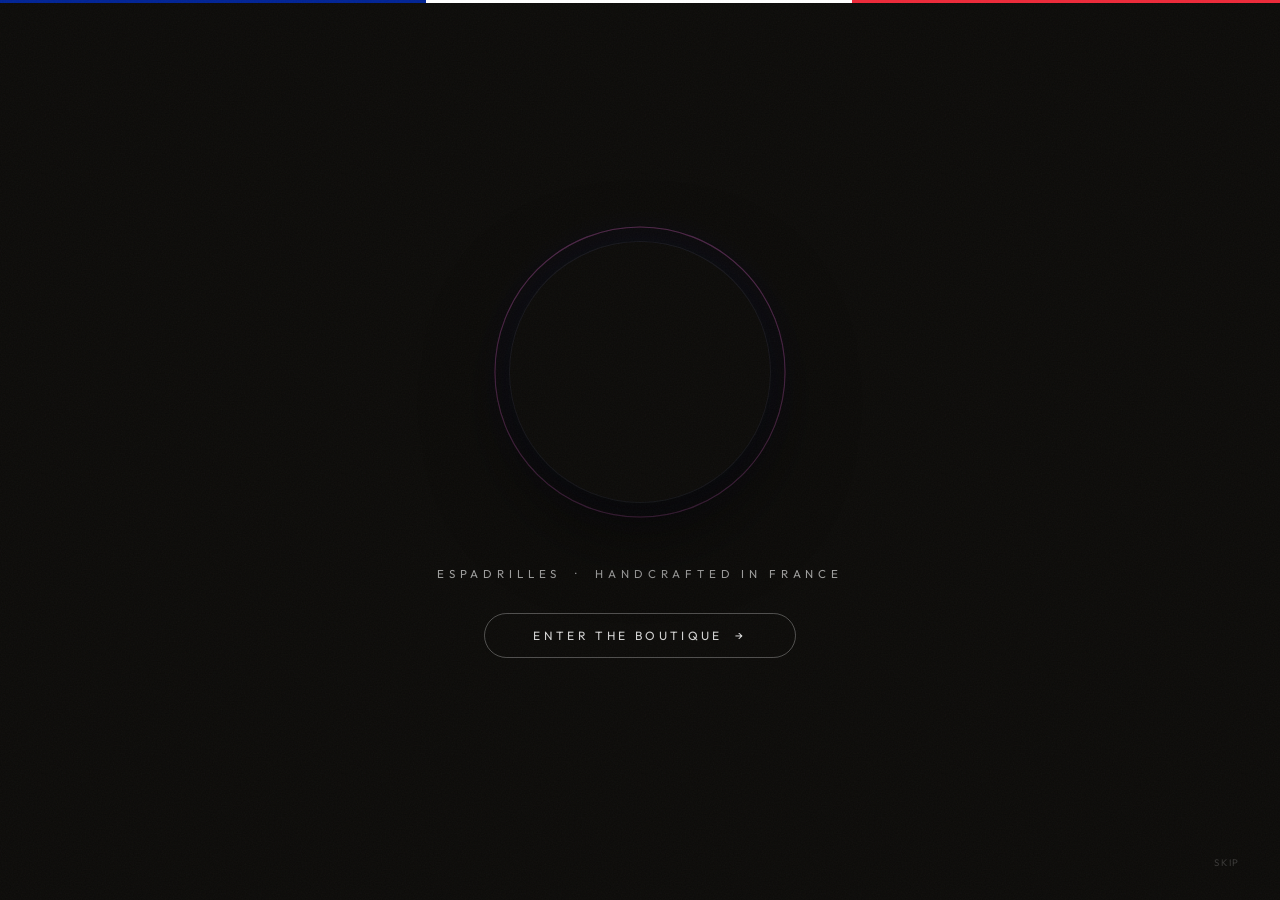
==== index.html @ 614880c5 "Add files via upload" ====
<!DOCTYPE html>
<html lang="en">
<head>
  <meta charset="UTF-8"/>
  <meta name="viewport" content="width=device-width, initial-scale=1.0"/>
  <title>PAYOTE</title>
  <link href="https://fonts.googleapis.com/css2?family=Cormorant+Garamond:ital,wght@0,300;1,300&family=Outfit:wght@300;400;500&display=swap" rel="stylesheet"/>
  <style>
    *, *::before, *::after { box-sizing: border-box; margin: 0; padding: 0; }
    :root {
      --blue: #002395;
      --red:  #ED2939;
      --ink:  #0c0b09;
      --sans: "Outfit", system-ui, sans-serif;
      --serif:"Cormorant Garamond", Georgia, serif;
    }
    html, body { width:100%; height:100%; overflow:hidden; background:var(--ink); font-family:var(--sans); -webkit-font-smoothing:antialiased; }

    body::after {
      content:""; position:fixed; inset:0; z-index:100;
      background-image:url("data:image/svg+xml,%3Csvg xmlns='http://www.w3.org/2000/svg' width='300' height='300'%3E%3Cfilter id='n'%3E%3CfeTurbulence type='fractalNoise' baseFrequency='0.75' numOctaves='4' stitchTiles='stitch'/%3E%3C/filter%3E%3Crect width='300' height='300' filter='url(%23n)' opacity='0.04'/%3E%3C/svg%3E");
      pointer-events:none;
      animation:grainShift 1.8s steps(2) infinite;
    }
    @keyframes grainShift {
      0%  { transform:translate(0,0) scale(1.05); }
      50% { transform:translate(-1%,1%) scale(1.05); }
      100%{ transform:translate(1%,-1%) scale(1.05); }
    }

    #fr-line {
      position:fixed; top:0; left:0; right:0; height:3px; z-index:50;
      background:linear-gradient(to right, var(--blue) 33.3%, #ffffff 33.3% 66.6%, var(--red) 66.6%);
      transform-origin:left; transform:scaleX(0);
      animation:lineReveal 1s 0.1s cubic-bezier(0.4,0,0.2,1) forwards;
    }
    @keyframes lineReveal { to { transform:scaleX(1); } }

    #stage {
      position:fixed; inset:0; z-index:10;
      display:flex; flex-direction:column; align-items:center; justify-content:center;
    }
    #stage.out { animation:dissolveOut 1s cubic-bezier(0.4,0,1,1) forwards; }
    #fr-line.out { animation:dissolveOut 1s cubic-bezier(0.4,0,1,1) forwards; }
    @keyframes dissolveOut { to { opacity:0; transform:scale(1.03); } }

    /* Two simple elegant rings that pulse once and settle */
    .glow-ring {
      position:absolute; border-radius:50%; pointer-events:none;
      width:260px; height:260px; opacity:0;
    }
    .gr1 {
      border:1.5px solid rgba(237,41,57,0.5);
      animation:ringSettle 2s 0.2s cubic-bezier(0.16,1,0.3,1) forwards;
    }
    .gr2 {
      border:1px solid rgba(0,35,149,0.4);
      animation:ringSettle 2s 0.5s cubic-bezier(0.16,1,0.3,1) forwards;
    }
    .gr3 {
      border:1px solid rgba(255,255,255,0.12);
      animation:ringSettle 2s 0.8s cubic-bezier(0.16,1,0.3,1) forwards;
    }
    @keyframes ringSettle {
      0%   { opacity:0; transform:scale(0.6);  }
      40%  { opacity:1; transform:scale(1.35); }
      100% { opacity:0.7; transform:scale(1.12); }
    }

    #logo {
      width:260px; height:260px; border-radius:50%; overflow:hidden;
      box-shadow: 0 0 0 1px rgba(255,255,255,0.06), 0 30px 80px rgba(0,0,0,0.65), 0 0 50px rgba(0,35,149,0.15);
      opacity:0; transform:scale(0.78);
      animation:logoReveal 1.1s 1.3s cubic-bezier(0.34,1.3,0.64,1) forwards;
      position:relative; z-index:2;
    }
    #logo img { width:100%; height:100%; display:block; object-fit:cover; }
    @keyframes logoReveal { to { opacity:1; transform:scale(1); } }

    #tagline {
      margin-top:4rem;
      font-size:0.72rem; font-weight:400; letter-spacing:0.42em; text-transform:uppercase;
      color:rgba(255,255,255,0.6);
      opacity:0; animation:riseIn 0.9s 2.5s cubic-bezier(0.16,1,0.3,1) forwards;
    }

    #enter-btn {
      margin-top:2rem; padding:0.85rem 3rem;
      background:transparent; border:1px solid rgba(255,255,255,0.28); border-radius:999px;
      font-family:var(--sans); font-size:0.75rem; font-weight:400;
      letter-spacing:0.28em; text-transform:uppercase; color:rgba(255,255,255,0.82);
      cursor:pointer; opacity:0;
      animation:riseIn 0.9s 2.9s cubic-bezier(0.16,1,0.3,1) forwards;
      position:relative; overflow:hidden;
      transition:color 0.3s, border-color 0.3s;
    }
    #enter-btn::before {
      content:""; position:absolute; inset:0;
      background:linear-gradient(135deg, rgba(0,35,149,0.5), rgba(237,41,57,0.25));
      transform:scaleX(0); transform-origin:left;
      transition:transform 0.45s cubic-bezier(0.4,0,0.2,1);
    }
    #enter-btn:hover { color:#fff; border-color:rgba(255,255,255,0.6); }
    #enter-btn:hover::before { transform:scaleX(1); }
    #enter-btn > span { position:relative; z-index:1; }

    #skip-btn {
      position:fixed; bottom:2rem; right:2.5rem;
      background:none; border:none; font-family:var(--sans);
      font-size:0.6rem; letter-spacing:0.18em; text-transform:uppercase;
      color:rgba(255,255,255,0.18); cursor:pointer;
      opacity:0; animation:riseIn 0.6s 3.2s ease forwards;
      transition:color 0.2s; z-index:20;
    }
    #skip-btn:hover { color:rgba(255,255,255,0.45); }

    @keyframes riseIn {
      from { opacity:0; transform:translateY(14px); }
      to   { opacity:1; transform:translateY(0); }
    }

    #destination {
      position:fixed; inset:0; z-index:1; background:#faf8f5;
      display:flex; align-items:center; justify-content:center;
      font-family:var(--serif); font-size:2.8rem; font-weight:300;
      color:#16140f; letter-spacing:0.04em;
      opacity:0; transition:opacity 0.9s 0.15s ease;
    }
    #destination.visible { opacity:1; }
  </style>
</head>
<body>

<div id="fr-line"></div>

<div id="stage">
  <div style="position:relative;display:flex;align-items:center;justify-content:center;">
    <div class="glow-ring gr1"></div>
    <div class="glow-ring gr2"></div>
    <div class="glow-ring gr3"></div>
    <div id="logo">
      <img src="images/logo.jpg" alt="Payote"/>
    </div>
  </div>
  <div id="tagline">Espadrilles &nbsp;·&nbsp; Handcrafted in France</div>
  <button id="enter-btn" onclick="enter()"><span>Enter the boutique &nbsp;→</span></button>
</div>

<button id="skip-btn" onclick="enter()">Skip</button>
<div id="destination">Welcome to Payote.</div>

<script>
  function enter() {
    document.getElementById("stage").classList.add("out");
    document.getElementById("fr-line").classList.add("out");
    document.getElementById("destination").classList.add("visible");
    // Brief welcome flash, then navigate
    setTimeout(() => {
      window.location.href = "homepage.html";
    }, 900);
  }
</script>
</body>
</html>
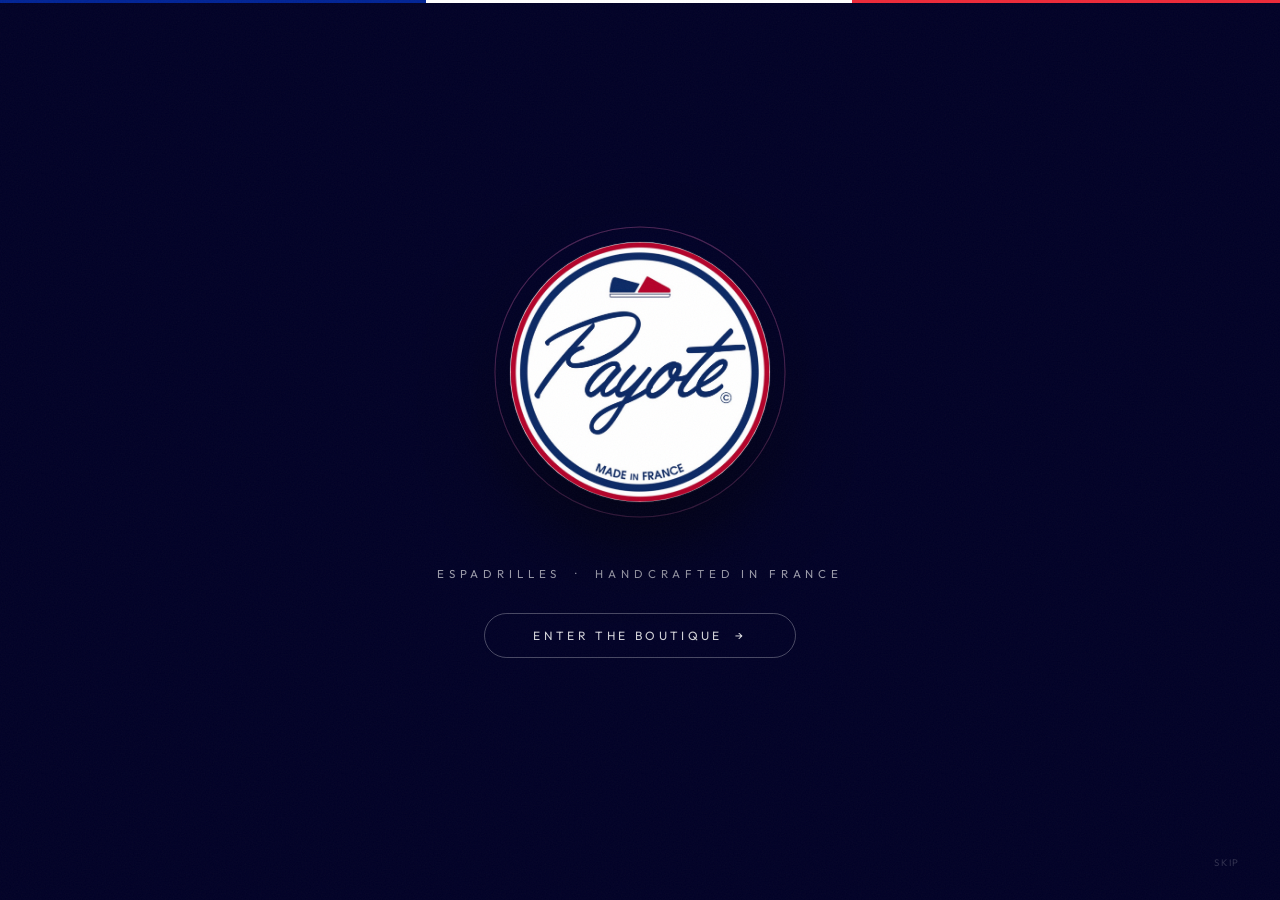
==== commit 7b0f06dd: "Update index.html" ====
--- a/index.html
+++ b/index.html
@@ -10,11 +10,12 @@
     :root {
       --blue: #002395;
       --red:  #ED2939;
-      --ink:  #0c0b09;
+      --ink:  #061a3d;
+      --deep: #000026;
       --sans: "Outfit", system-ui, sans-serif;
       --serif:"Cormorant Garamond", Georgia, serif;
     }
-    html, body { width:100%; height:100%; overflow:hidden; background:var(--ink); font-family:var(--sans); -webkit-font-smoothing:antialiased; }
+    html, body { width:100%; height:100%; overflow:hidden; background:var(--deep); font-family:var(--sans); -webkit-font-smoothing:antialiased; }
 
     body::after {
       content:""; position:fixed; inset:0; z-index:100;
@@ -109,7 +110,7 @@
       background:none; border:none; font-family:var(--sans);
       font-size:0.6rem; letter-spacing:0.18em; text-transform:uppercase;
       color:rgba(255,255,255,0.18); cursor:pointer;
-      opacity:0; animation:riseIn 0.6s 3.2s ease forwards;
+      opacity:0; animation:riseIn 0.6s 0.7s ease forwards;
       transition:color 0.2s; z-index:20;
     }
     #skip-btn:hover { color:rgba(255,255,255,0.45); }
@@ -123,7 +124,7 @@
       position:fixed; inset:0; z-index:1; background:#faf8f5;
       display:flex; align-items:center; justify-content:center;
       font-family:var(--serif); font-size:2.8rem; font-weight:300;
-      color:#16140f; letter-spacing:0.04em;
+      color:#00001f; letter-spacing:0.04em;
       opacity:0; transition:opacity 0.9s 0.15s ease;
     }
     #destination.visible { opacity:1; }
@@ -143,21 +144,27 @@
     </div>
   </div>
   <div id="tagline">Espadrilles &nbsp;·&nbsp; Handcrafted in France</div>
-  <button id="enter-btn" onclick="enter()"><span>Enter the boutique &nbsp;→</span></button>
+  <button id="enter-btn" type="button" onclick="enter()"><span>Enter the boutique &nbsp;→</span></button>
 </div>
 
-<button id="skip-btn" onclick="enter()">Skip</button>
+<button id="skip-btn" type="button" onclick="skipIntro()">Skip</button>
 <div id="destination">Welcome to Payote.</div>
 
 <script>
+  const HOMEPAGE_URL = "homepage.html";
+
   function enter() {
     document.getElementById("stage").classList.add("out");
     document.getElementById("fr-line").classList.add("out");
     document.getElementById("destination").classList.add("visible");
     // Brief welcome flash, then navigate
     setTimeout(() => {
-      window.location.href = "homepage.html";
+      window.location.href = HOMEPAGE_URL;
     }, 900);
+  }
+
+  function skipIntro() {
+    window.location.href = HOMEPAGE_URL;
   }
 </script>
 </body>
